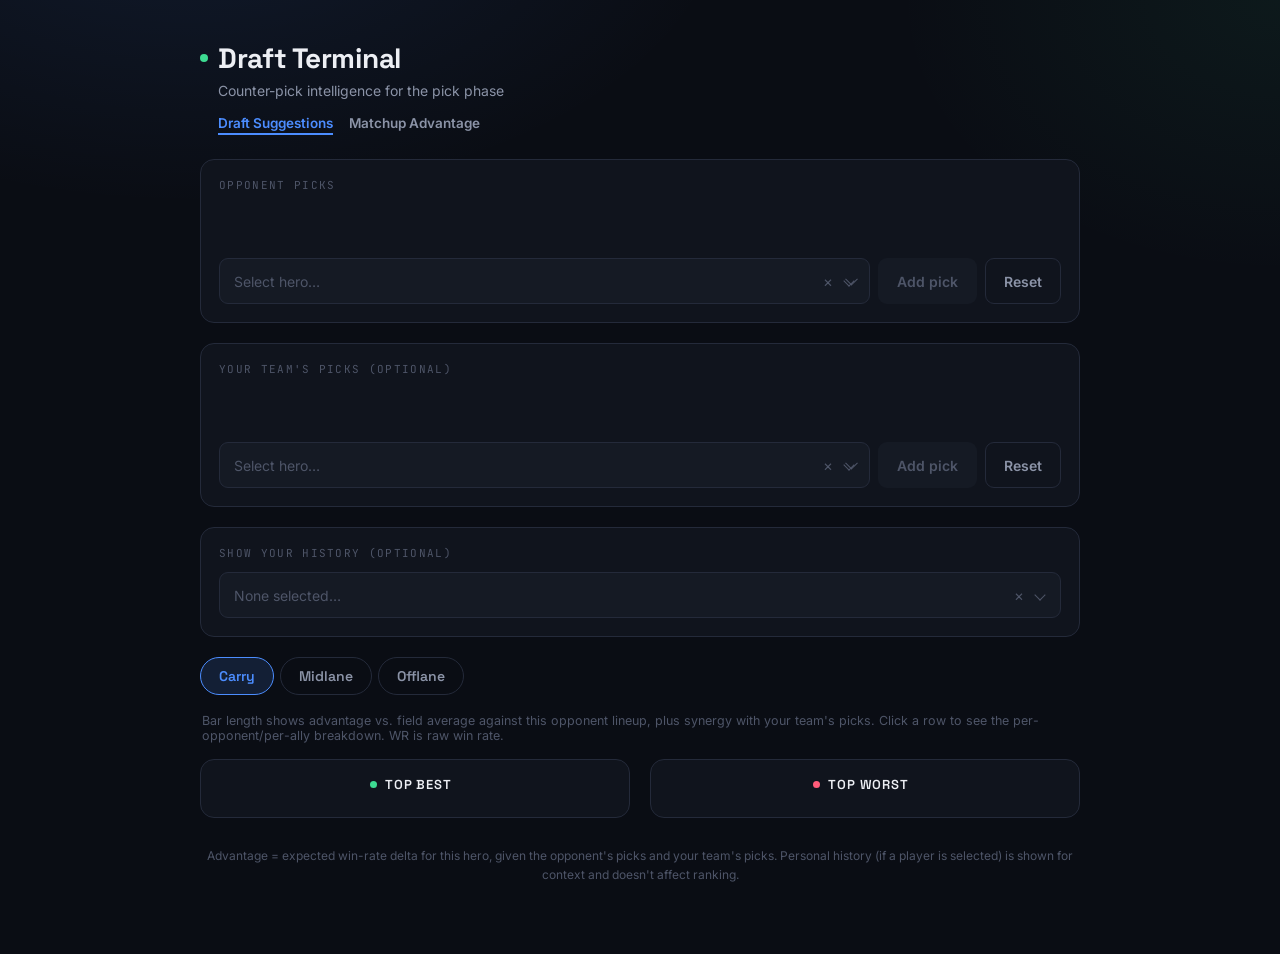
==== web/index.html @ ffdc41d9 "Build ally picks, synergy breakdown, and player history into Draft Suggestions UI Second chip sectio" ====
<!DOCTYPE html>
<html lang="en">
<head>
<meta charset="UTF-8">
<meta name="viewport" content="width=device-width, initial-scale=1.0, viewport-fit=cover">
<title>Draft Terminal</title>
<link rel="preconnect" href="https://fonts.googleapis.com">
<link rel="preconnect" href="https://fonts.gstatic.com" crossorigin>
<link href="https://fonts.googleapis.com/css2?family=Space+Grotesk:wght@500;600;700&family=Inter:wght@400;500;600;700&family=JetBrains+Mono:wght@400;500;600;700&display=swap" rel="stylesheet">
<link rel="stylesheet" href="css/style.css">
</head>
<body>
<div class="page">

  <div class="brand">
    <span class="live-dot" aria-hidden="true"></span>
    <h1>Draft Terminal</h1>
  </div>
  <p class="subtitle">Counter-pick intelligence for the pick phase</p>
  <nav class="nav">
    <a href="index.html" class="active">Draft Suggestions</a>
    <a href="matchup.html">Matchup Advantage</a>
  </nav>

  <!-- Opponent picks -->
  <div class="card">
    <p class="eyebrow">Opponent picks</p>
    <div class="chips" id="chips"></div>
    <div class="add-row">
      <div class="select-wrap">
        <div class="combo" id="heroPickCombo">
          <div class="combo-trigger" id="heroPickTrigger" tabindex="0" role="button" aria-haspopup="listbox" aria-expanded="false" aria-label="Select hero to add">
            <span class="combo-value placeholder" id="heroPickValue">Select hero…</span>
            <span class="combo-icons">
              <button class="combo-clear" id="heroPickClear" aria-label="Clear selection" type="button">×</button>
              <span class="combo-chevron"></span>
            </span>
          </div>
          <div class="combo-panel" id="heroPickPanel" role="listbox">
            <input class="combo-search" id="heroPickSearch" type="text" placeholder="Search hero…">
            <div class="combo-list" id="heroPickList"></div>
          </div>
        </div>
      </div>
      <button class="btn btn-primary" id="addBtn" disabled>Add pick</button>
      <button class="btn btn-ghost" id="resetBtn">Reset</button>
    </div>
  </div>

  <!-- Ally picks -->
  <div class="card">
    <p class="eyebrow">Your team's picks (optional)</p>
    <div class="chips" id="allyChips"></div>
    <div class="add-row">
      <div class="select-wrap">
        <div class="combo" id="allyPickCombo">
          <div class="combo-trigger" id="allyPickTrigger" tabindex="0" role="button" aria-haspopup="listbox" aria-expanded="false" aria-label="Select hero to add to your team">
            <span class="combo-value placeholder" id="allyPickValue">Select hero…</span>
            <span class="combo-icons">
              <button class="combo-clear" id="allyPickClear" aria-label="Clear selection" type="button">×</button>
              <span class="combo-chevron"></span>
            </span>
          </div>
          <div class="combo-panel" id="allyPickPanel" role="listbox">
            <input class="combo-search" id="allyPickSearch" type="text" placeholder="Search hero…">
            <div class="combo-list" id="allyPickList"></div>
          </div>
        </div>
      </div>
      <button class="btn btn-primary" id="allyAddBtn" disabled>Add pick</button>
      <button class="btn btn-ghost" id="allyResetBtn">Reset</button>
    </div>
  </div>

  <!-- Player history -->
  <div class="card">
    <p class="eyebrow">Show your history (optional)</p>
    <div class="combo" id="playerCombo">
      <div class="combo-trigger" id="playerTrigger" tabindex="0" role="button" aria-haspopup="listbox" aria-expanded="false" aria-label="Select a player">
        <span class="combo-value placeholder" id="playerValue">None selected…</span>
        <span class="combo-icons">
          <button class="combo-clear" id="playerClear" aria-label="Clear player" type="button">×</button>
          <span class="combo-chevron"></span>
        </span>
      </div>
      <div class="combo-panel" id="playerPanel" role="listbox">
        <div class="combo-list" id="playerList"></div>
      </div>
    </div>
  </div>

  <!-- Role tabs -->
  <div class="tabs" id="tabs" role="tablist" aria-label="Role">
    <button class="tab active" data-role="Carry" role="tab" aria-selected="true">Carry</button>
    <button class="tab" data-role="Midlane" role="tab" aria-selected="false">Midlane</button>
    <button class="tab" data-role="Offlane" role="tab" aria-selected="false">Offlane</button>
  </div>
  <p class="legend">Bar length shows advantage vs. field average against this opponent lineup, plus synergy with your team's picks. Click a row to see the per-opponent/per-ally breakdown. WR is raw win rate.</p>

  <!-- Mobile best/worst toggle -->
  <div class="segmented">
    <button class="seg-btn active pos" data-view="best">Best picks</button>
    <button class="seg-btn" data-view="worst">Worst picks</button>
  </div>

  <!-- Lists -->
  <div class="lists-grid show-best" id="listsGrid">
    <div class="list-col best">
      <div class="list-head">
        <span class="dot pos"></span>
        <h3>Top best</h3>
        <span id="bestCount"></span>
      </div>
      <div id="bestList"></div>
      <div class="show-more-wrap" id="bestShowMoreWrap" style="display:none;">
        <button class="btn-showmore" id="bestShowMoreBtn"></button>
      </div>
    </div>
    <div class="list-col worst">
      <div class="list-head">
        <span class="dot neg"></span>
        <h3>Top worst</h3>
        <span id="worstCount"></span>
      </div>
      <div id="worstList"></div>
    </div>
  </div>

  <footer>Advantage = expected win-rate delta for this hero, given the opponent's picks and your team's picks. Personal history (if a player is selected) is shown for context and doesn't affect ranking.</footer>
</div>

<script src="js/config.js"></script>
<script src="js/api.js"></script>
<script src="js/combo.js"></script>
<script src="js/draft.js"></script>
</body>
</html>
---- web/css/style.css ----
:root{
  --bg:#0a0d14;
  --bg-elevated:#10141d;
  --surface:#151a24;
  --surface-hover:#1a2130;
  --border:#242a3a;
  --border-soft:#1b2130;
  --text-primary:#edeff4;
  --text-secondary:#8b93a7;
  --text-tertiary:#4e5568;
  --accent:#4c8dff;
  --accent-soft:rgba(76,141,255,0.14);
  --positive:#3ddb92;
  --positive-soft:rgba(61,219,146,0.12);
  --negative:#ff5c7a;
  --negative-soft:rgba(255,92,122,0.12);
  --amber:#f5b942;
  --radius:14px;
  --radius-sm:9px;
  --font-display:'Space Grotesk',sans-serif;
  --font-body:'Inter',sans-serif;
  --font-mono:'JetBrains Mono',monospace;
}

*{box-sizing:border-box;}
html,body{margin:0;padding:0;}
body{
  background:
    radial-gradient(ellipse 900px 500px at 15% -10%, rgba(76,141,255,0.10), transparent 60%),
    radial-gradient(ellipse 700px 500px at 100% 0%, rgba(61,219,146,0.06), transparent 55%),
    var(--bg);
  color:var(--text-primary);
  font-family:var(--font-body);
  -webkit-font-smoothing:antialiased;
  min-height:100vh;
  padding:20px 14px 60px;
}

.page{max-width:880px;margin:0 auto;}
.page.narrow{max-width:760px;}

/* ---------- Header ---------- */
.brand{display:flex;align-items:center;gap:10px;margin-bottom:6px;}
.live-dot{
  width:8px;height:8px;border-radius:50%;background:var(--positive);
  box-shadow:0 0 0 0 rgba(61,219,146,0.5);
  animation:pulse 2.2s ease-out infinite;
  flex-shrink:0;
}
@keyframes pulse{
  0%{box-shadow:0 0 0 0 rgba(61,219,146,0.45);}
  70%{box-shadow:0 0 0 7px rgba(61,219,146,0);}
  100%{box-shadow:0 0 0 0 rgba(61,219,146,0);}
}
.brand h1{
  font-family:var(--font-display);
  font-size:24px;
  font-weight:700;
  letter-spacing:-0.01em;
  margin:0;
}
.subtitle{
  color:var(--text-secondary);
  font-size:14px;
  margin:0 0 16px;
  padding-left:18px;
}

/* ---------- Nav ---------- */
.nav{display:flex;gap:16px;margin:0 0 24px;padding-left:18px;}
.nav a{
  font-family:var(--font-body);
  font-size:13.5px;
  font-weight:600;
  color:var(--text-secondary);
  text-decoration:none;
  padding-bottom:2px;
  border-bottom:2px solid transparent;
}
.nav a:hover{color:var(--text-primary);}
.nav a.active{color:var(--accent);border-bottom-color:var(--accent);}

/* ---------- Card shell ---------- */
.card{
  background:var(--bg-elevated);
  border:1px solid var(--border);
  border-radius:var(--radius);
  padding:18px;
  margin-bottom:20px;
}
.eyebrow{
  font-family:var(--font-mono);
  font-size:11px;
  letter-spacing:0.12em;
  text-transform:uppercase;
  color:var(--text-tertiary);
  margin:0 0 12px;
}

/* ---------- Opponent picks ---------- */
.chips{display:flex;flex-wrap:wrap;gap:8px;margin-bottom:16px;min-height:38px;}
.chip{
  display:flex;align-items:center;gap:7px;
  background:var(--surface);
  border:1px solid var(--border);
  border-radius:999px;
  padding:7px 8px 7px 14px;
  font-size:14px;
  font-weight:500;
  color:var(--text-primary);
  animation:chipIn 0.25s ease;
  white-space:nowrap;
}
@keyframes chipIn{from{opacity:0;transform:scale(0.9);}to{opacity:1;transform:scale(1);}}
.chip button{
  all:unset;
  width:20px;height:20px;
  display:flex;align-items:center;justify-content:center;
  border-radius:50%;
  color:var(--text-tertiary);
  cursor:pointer;
  font-size:15px;
  line-height:1;
}
.chip button:hover{background:var(--negative-soft);color:var(--negative);}
.chip-empty{color:var(--text-tertiary);font-size:13px;font-style:italic;padding:8px 2px;}

.add-row{display:flex;flex-wrap:wrap;gap:8px;}
.select-wrap{
  position:relative;
  flex:1 1 200px;
}
select{
  width:100%;
  appearance:none;
  -webkit-appearance:none;
  background:var(--surface);
  border:1px solid var(--border);
  border-radius:var(--radius-sm);
  color:var(--text-primary);
  font-family:var(--font-body);
  font-size:14px;
  padding:11px 34px 11px 14px;
  cursor:pointer;
}
select:focus-visible{outline:2px solid var(--accent);outline-offset:1px;}
.select-wrap::after{
  content:"";
  position:absolute;right:14px;top:50%;
  width:8px;height:8px;
  border-right:1.5px solid var(--text-tertiary);
  border-bottom:1.5px solid var(--text-tertiary);
  transform:translateY(-70%) rotate(45deg);
  pointer-events:none;
}
.btn{
  font-family:var(--font-body);
  font-size:14px;
  font-weight:600;
  border-radius:var(--radius-sm);
  padding:11px 18px;
  cursor:pointer;
  border:1px solid transparent;
  transition:filter 0.15s ease;
}
.btn:focus-visible{outline:2px solid var(--accent);outline-offset:2px;}
.btn-primary{background:var(--accent);color:#fff;}
.btn-primary:disabled{background:var(--surface);color:var(--text-tertiary);cursor:not-allowed;}
.btn-primary:not(:disabled):hover{filter:brightness(1.1);}
.btn-ghost{background:transparent;border-color:var(--border);color:var(--text-secondary);}
.btn-ghost:hover{border-color:var(--text-tertiary);color:var(--text-primary);}

/* ---------- Role tabs ---------- */
.tabs{
  display:flex;gap:6px;
  overflow-x:auto;
  padding-bottom:4px;
  margin-bottom:14px;
  scrollbar-width:none;
}
.tabs::-webkit-scrollbar{display:none;}
.tab{
  all:unset;
  font-family:var(--font-display);
  font-size:14px;
  font-weight:600;
  white-space:nowrap;
  padding:9px 18px;
  border-radius:999px;
  color:var(--text-secondary);
  border:1px solid var(--border);
  cursor:pointer;
  transition:all 0.15s ease;
}
.tab:hover{color:var(--text-primary);border-color:var(--text-tertiary);}
.tab.active{background:var(--accent-soft);border-color:var(--accent);color:var(--accent);}
.tab:focus-visible{outline:2px solid var(--accent);outline-offset:2px;}

.legend{
  font-size:12.5px;
  color:var(--text-tertiary);
  margin:0 0 16px;
  padding-left:2px;
}

/* ---------- Mobile segmented toggle ---------- */
.segmented{
  display:grid;
  grid-template-columns:1fr 1fr;
  background:var(--surface);
  border:1px solid var(--border);
  border-radius:999px;
  padding:3px;
  margin-bottom:16px;
}
.seg-btn{
  all:unset;
  text-align:center;
  font-family:var(--font-body);
  font-size:13.5px;
  font-weight:600;
  padding:9px 0;
  border-radius:999px;
  color:var(--text-secondary);
  cursor:pointer;
}
.seg-btn.active.pos{background:var(--positive-soft);color:var(--positive);}
.seg-btn.active.neg{background:var(--negative-soft);color:var(--negative);}

/* ---------- Lists grid ---------- */
.lists-grid{
  display:grid;
  grid-template-columns:1fr;
  gap:16px;
}
.lists-grid.single{grid-template-columns:1fr;}
.list-col{
  background:var(--bg-elevated);
  border:1px solid var(--border);
  border-radius:var(--radius);
  padding:16px 14px;
}
.list-head{
  display:flex;align-items:center;gap:8px;
  margin-bottom:8px;
  padding:0 4px;
}
.list-head .dot{width:7px;height:7px;border-radius:50%;flex-shrink:0;}
.list-head .dot.pos{background:var(--positive);}
.list-head .dot.neg{background:var(--negative);}
.list-head h3{
  font-family:var(--font-display);
  font-size:13px;
  letter-spacing:0.06em;
  text-transform:uppercase;
  margin:0;
  font-weight:600;
  color:var(--text-primary);
}
.list-head span{
  font-family:var(--font-mono);
  font-size:11.5px;
  color:var(--text-tertiary);
  margin-left:auto;
}

.row{
  display:grid;
  grid-template-columns:24px 1fr minmax(58px,96px) 62px;
  align-items:center;
  gap:8px;
  padding:9px 4px;
  border-bottom:1px solid var(--border-soft);
  animation:rowIn 0.35s ease backwards;
}
.row:last-child{border-bottom:none;}
@keyframes rowIn{from{opacity:0;transform:translateY(4px);}to{opacity:1;transform:translateY(0);}}

.row.clickable{cursor:pointer;}
.row.clickable:hover{background:var(--surface-hover);border-radius:8px;}

.row.sub-row{
  animation:none;
  color:var(--text-tertiary);
  font-style:italic;
  background:transparent;
}
.row.sub-row .row-name{color:var(--text-secondary);font-weight:400;}

.row-rank{
  font-family:var(--font-mono);
  font-size:11px;
  color:var(--text-tertiary);
}
.row-main{min-width:0;}
.row-name{
  font-size:14px;
  font-weight:500;
  color:var(--text-primary);
  white-space:nowrap;
  overflow:hidden;
  text-overflow:ellipsis;
}
.row-wr{
  font-family:var(--font-mono);
  font-size:11px;
  color:var(--text-secondary);
  margin-top:1px;
}
.row-wr.wr-good{color:var(--positive);}
.row.tier-signal .row-name{font-weight:700;}
.row.tier-signal.pos .row-name{color:var(--positive);}
.row.tier-signal.neg .row-name{color:var(--negative);}

.row-bar-track{
  position:relative;
  height:18px;
}
.row-bar-track::before{
  content:"";
  position:absolute;left:50%;top:0;bottom:0;width:1px;
  background:var(--border);
}
.row-bar{
  position:absolute;top:4px;height:10px;
  transition:width 0.6s cubic-bezier(0.16,1,0.3,1);
}
.row-bar.pos{left:50%;background:var(--positive);border-radius:0 4px 4px 0;}
.row-bar.neg{right:50%;background:var(--negative);border-radius:4px 0 0 4px;}

.row-value{
  font-family:var(--font-mono);
  font-size:13px;
  font-weight:600;
  text-align:right;
}
.row-value.pos{color:var(--positive);}
.row-value.neg{color:var(--negative);}

/* ---------- App bar + page title (matchup page) ---------- */
.app-bar{display:flex;align-items:center;gap:8px;margin-bottom:20px;}
.app-bar .name{
  font-family:var(--font-display);
  font-weight:600;
  font-size:12.5px;
  letter-spacing:0.08em;
  text-transform:uppercase;
  color:var(--text-secondary);
}
.page-title{
  font-family:var(--font-display);
  font-size:26px;
  font-weight:700;
  letter-spacing:-0.01em;
  margin:0 0 4px;
}
.page-subtitle{color:var(--text-secondary);font-size:14px;margin:0 0 12px;}

/* ---------- Searchable combobox ---------- */
.selectors-grid{display:grid;grid-template-columns:1fr;gap:14px;}
.combo-label{font-size:13px;color:var(--text-secondary);margin:0 0 8px;}
.combo{position:relative;}
.combo-trigger{
  display:flex;align-items:center;justify-content:space-between;gap:8px;
  background:var(--surface);
  border:1px solid var(--border);
  border-radius:var(--radius-sm);
  padding:11px 10px 11px 14px;
  cursor:pointer;
  min-height:44px;
}
.combo-trigger:hover{border-color:var(--text-tertiary);}
.combo.open .combo-trigger{border-color:var(--accent);}
.combo-value{font-size:14px;font-weight:500;color:var(--text-primary);}
.combo-value.placeholder{color:var(--text-tertiary);font-weight:400;}
.combo-icons{display:flex;align-items:center;gap:4px;flex-shrink:0;}
.combo-clear{
  all:unset;width:22px;height:22px;border-radius:50%;
  display:flex;align-items:center;justify-content:center;
  color:var(--text-tertiary);cursor:pointer;font-size:15px;line-height:1;
}
.combo-clear:hover{background:var(--negative-soft);color:var(--negative);}
.combo-chevron{
  width:8px;height:8px;margin:0 6px 0 2px;
  border-right:1.5px solid var(--text-tertiary);
  border-bottom:1.5px solid var(--text-tertiary);
  transform:rotate(45deg);
  transition:transform .15s ease;
  flex-shrink:0;
}
.combo.open .combo-chevron{transform:rotate(-135deg);}

.combo-panel{
  position:absolute;top:calc(100% + 6px);left:0;right:0;
  background:#131826;
  border:1px solid var(--border);
  border-radius:var(--radius-sm);
  box-shadow:0 16px 40px rgba(0,0,0,0.5);
  z-index:30;
  max-height:280px;
  display:flex;flex-direction:column;
  overflow:hidden;
  opacity:0;pointer-events:none;transform:translateY(-4px);
  transition:opacity .15s ease, transform .15s ease;
}
.combo.open .combo-panel{opacity:1;pointer-events:auto;transform:translateY(0);}
.combo-search{
  border:none;border-bottom:1px solid var(--border);
  background:transparent;color:var(--text-primary);
  font-family:var(--font-body);font-size:14px;
  padding:11px 14px;outline:none;
}
.combo-search::placeholder{color:var(--text-tertiary);}
.combo-list{overflow-y:auto;padding:6px;}
.combo-option{
  padding:9px 10px;border-radius:7px;font-size:14px;
  color:var(--text-primary);cursor:pointer;
}
.combo-option:hover,.combo-option.active{background:var(--accent-soft);color:var(--accent);}
.combo-empty{padding:16px;text-align:center;color:var(--text-tertiary);font-size:13px;}

/* ---------- Context strip ---------- */
.context-strip{
  display:flex;flex-wrap:wrap;align-items:center;gap:8px 16px;
  font-family:var(--font-mono);font-size:12px;color:var(--text-tertiary);
  padding-top:14px;margin-top:4px;border-top:1px solid var(--border-soft);
}
.context-strip b{color:var(--text-primary);font-weight:600;}
.context-strip .sep{color:var(--border);}

/* ---------- Show more ---------- */
.show-more-wrap{text-align:center;margin-top:12px;}
.btn-showmore{
  all:unset;font-family:var(--font-body);font-size:13.5px;font-weight:600;
  color:var(--text-secondary);border:1px solid var(--border);
  border-radius:999px;padding:9px 20px;cursor:pointer;
}
.btn-showmore:hover{border-color:var(--text-tertiary);color:var(--text-primary);}

/* ---------- Empty state ---------- */
.empty-state{padding:44px 20px;text-align:center;}
.empty-state .icon{
  width:40px;height:40px;border-radius:50%;
  background:var(--surface);border:1px solid var(--border);
  display:flex;align-items:center;justify-content:center;
  margin:0 auto 14px;color:var(--text-tertiary);font-size:16px;
}
.empty-state p{color:var(--text-secondary);font-size:14.5px;margin:0;font-weight:500;}
.empty-state .sub{color:var(--text-tertiary);font-size:12.5px;margin-top:5px;}

@media (min-width:600px){
  .selectors-grid{grid-template-columns:1fr 1fr;}
}

footer{
  text-align:center;
  color:var(--text-tertiary);
  font-size:12px;
  margin-top:28px;
  line-height:1.6;
}

/* ---------- Desktop ---------- */
@media (min-width:760px){
  body{padding:40px 24px 70px;}
  .brand h1{font-size:28px;}
  .lists-grid{grid-template-columns:1fr 1fr;gap:20px;}
  .lists-grid.single{grid-template-columns:1fr;}
  .segmented{display:none;}
  .row{grid-template-columns:26px 1fr minmax(90px,140px) 72px;}
}
@media (max-width:759px){
  .lists-grid:not(.single) > .list-col{display:none;}
  .lists-grid.show-best > .list-col.best{display:block;}
  .lists-grid.show-worst > .list-col.worst{display:block;}
}

@media (prefers-reduced-motion:reduce){
  *{animation-duration:0.001ms !important;animation-iteration-count:1 !important;transition-duration:0.001ms !important;}
}
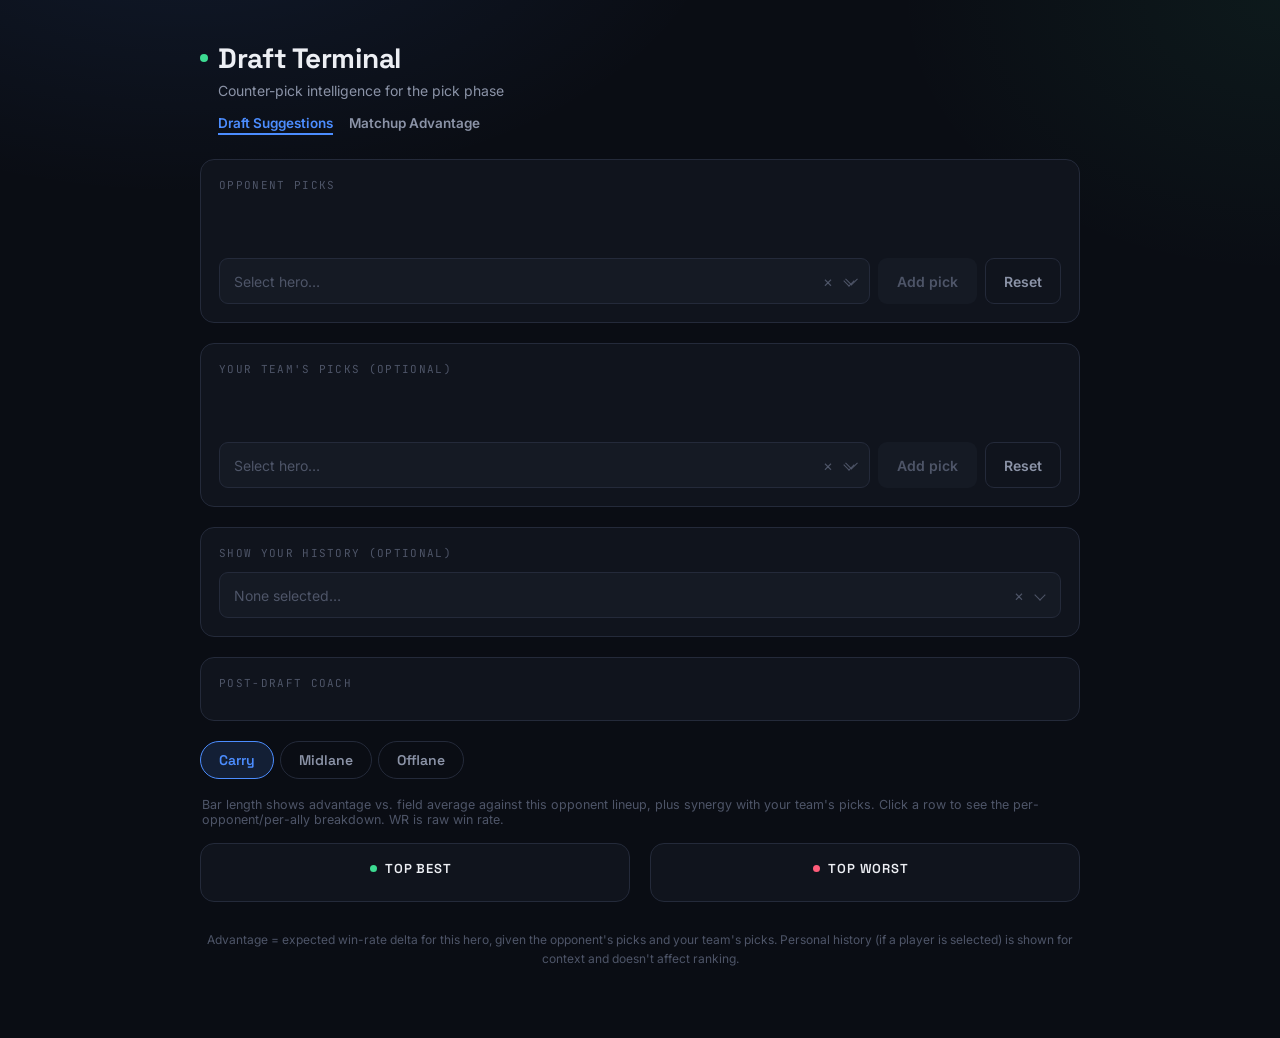
==== commit f4e74e5f: "Phase C: post-draft coach panel and power curve chart on index.html New web/js/coach.js renders a ca" ====
--- a/web/index.html
+++ b/web/index.html
@@ -89,6 +89,42 @@
     </div>
   </div>
 
+  <!-- Post-draft coach -->
+  <div class="card" id="coachCard">
+    <p class="eyebrow">Post-draft coach</p>
+    <div class="add-row" id="coachControls" style="display:none;">
+      <div class="select-wrap">
+        <div class="combo" id="coachHeroCombo">
+          <div class="combo-trigger" id="coachHeroTrigger" tabindex="0" role="button" aria-haspopup="listbox" aria-expanded="false" aria-label="Select which hero you are playing">
+            <span class="combo-value placeholder" id="coachHeroValue">Select your hero…</span>
+            <span class="combo-icons">
+              <button class="combo-clear" id="coachHeroClear" aria-label="Clear selection" type="button">×</button>
+              <span class="combo-chevron"></span>
+            </span>
+          </div>
+          <div class="combo-panel" id="coachHeroPanel" role="listbox">
+            <div class="combo-list" id="coachHeroList"></div>
+          </div>
+        </div>
+      </div>
+      <div class="select-wrap">
+        <div class="combo" id="coachRoleCombo">
+          <div class="combo-trigger" id="coachRoleTrigger" tabindex="0" role="button" aria-haspopup="listbox" aria-expanded="false" aria-label="Select your role">
+            <span class="combo-value placeholder" id="coachRoleValue">Select role…</span>
+            <span class="combo-icons">
+              <button class="combo-clear" id="coachRoleClear" aria-label="Clear role" type="button">×</button>
+              <span class="combo-chevron"></span>
+            </span>
+          </div>
+          <div class="combo-panel" id="coachRolePanel" role="listbox">
+            <div class="combo-list" id="coachRoleList"></div>
+          </div>
+        </div>
+      </div>
+    </div>
+    <div id="coachBody"></div>
+  </div>
+
   <!-- Role tabs -->
   <div class="tabs" id="tabs" role="tablist" aria-label="Role">
     <button class="tab active" data-role="Carry" role="tab" aria-selected="true">Carry</button>
@@ -132,6 +168,7 @@
 <script src="js/config.js"></script>
 <script src="js/api.js"></script>
 <script src="js/combo.js"></script>
+<script src="js/coach.js"></script>
 <script src="js/draft.js"></script>
 </body>
 </html>
--- a/web/css/style.css
+++ b/web/css/style.css
@@ -478,3 +478,49 @@
 @media (prefers-reduced-motion:reduce){
   *{animation-duration:0.001ms !important;animation-iteration-count:1 !important;transition-duration:0.001ms !important;}
 }
+
+/* ---------- Post-draft coach ---------- */
+.coach-verdict{
+  font-family:var(--font-display);
+  font-size:16px;
+  font-weight:600;
+  color:var(--text-primary);
+  margin:0 0 4px;
+}
+.coach-cross{font-size:13px;color:var(--text-secondary);margin:0 0 14px;}
+.coach-cross strong{color:var(--amber);font-family:var(--font-mono);font-weight:600;}
+.coach-note{
+  font-size:12px;
+  color:var(--text-tertiary);
+  line-height:1.5;
+  margin:10px 0 0;
+}
+
+.curve-legend{display:flex;flex-wrap:wrap;gap:14px;margin-bottom:6px;}
+.curve-key{display:flex;align-items:center;gap:6px;font-size:12px;color:var(--text-secondary);}
+.cv-swatch{width:14px;height:3px;border-radius:2px;flex-shrink:0;}
+.cv-swatch.me{background:var(--accent);}
+.cv-swatch.them{background:var(--amber);}
+.cv-swatch.fifty{background:var(--text-tertiary);}
+
+.curve-svg{width:100%;height:auto;display:block;overflow:visible;}
+.cv-grid{stroke:var(--border-soft);stroke-width:1;}
+.cv-fifty{stroke:var(--text-tertiary);stroke-width:1;stroke-dasharray:3 4;}
+.cv-cross{stroke:var(--amber);stroke-width:1;stroke-dasharray:4 4;opacity:0.7;}
+.cv-crosslabel{
+  fill:var(--amber);font-family:var(--font-mono);font-size:10px;
+  text-anchor:middle;letter-spacing:0.04em;
+}
+.cv-line{fill:none;stroke-width:2.2;stroke-linejoin:round;stroke-linecap:round;}
+.cv-me{stroke:var(--accent);}
+.cv-them{stroke:var(--amber);}
+.cv-dot{stroke:var(--bg-elevated);stroke-width:1.4;}
+.cv-me-dot{fill:var(--accent);}
+.cv-them-dot{fill:var(--amber);}
+.cv-ytick{
+  fill:var(--text-tertiary);font-family:var(--font-mono);font-size:10px;text-anchor:end;
+}
+.cv-xtick{
+  fill:var(--text-tertiary);font-family:var(--font-mono);font-size:10px;text-anchor:middle;
+}
+.cv-axis-label{fill:var(--text-tertiary);font-size:10px;text-anchor:end;}
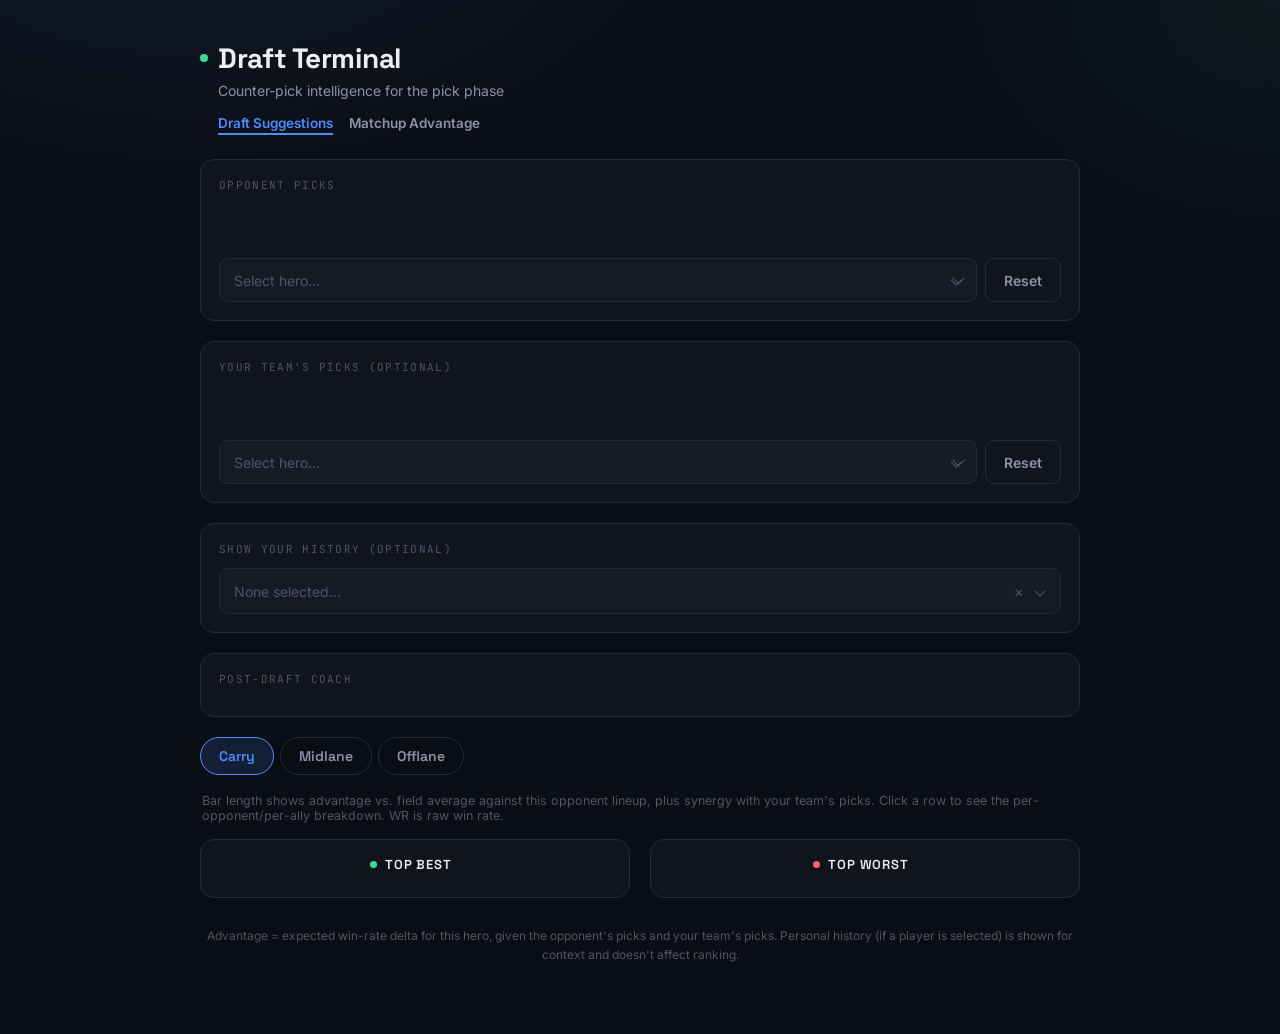
==== commit 127fb180: "Add a hero to the draft picks on select, dropping the "Add pick" click Selecting a hero from either " ====
--- a/web/index.html
+++ b/web/index.html
@@ -32,7 +32,6 @@
           <div class="combo-trigger" id="heroPickTrigger" tabindex="0" role="button" aria-haspopup="listbox" aria-expanded="false" aria-label="Select hero to add">
             <span class="combo-value placeholder" id="heroPickValue">Select hero…</span>
             <span class="combo-icons">
-              <button class="combo-clear" id="heroPickClear" aria-label="Clear selection" type="button">×</button>
               <span class="combo-chevron"></span>
             </span>
           </div>
@@ -42,7 +41,6 @@
           </div>
         </div>
       </div>
-      <button class="btn btn-primary" id="addBtn" disabled>Add pick</button>
       <button class="btn btn-ghost" id="resetBtn">Reset</button>
     </div>
   </div>
@@ -57,7 +55,6 @@
           <div class="combo-trigger" id="allyPickTrigger" tabindex="0" role="button" aria-haspopup="listbox" aria-expanded="false" aria-label="Select hero to add to your team">
             <span class="combo-value placeholder" id="allyPickValue">Select hero…</span>
             <span class="combo-icons">
-              <button class="combo-clear" id="allyPickClear" aria-label="Clear selection" type="button">×</button>
               <span class="combo-chevron"></span>
             </span>
           </div>
@@ -67,7 +64,6 @@
           </div>
         </div>
       </div>
-      <button class="btn btn-primary" id="allyAddBtn" disabled>Add pick</button>
       <button class="btn btn-ghost" id="allyResetBtn">Reset</button>
     </div>
   </div>
@@ -107,22 +103,22 @@
           </div>
         </div>
       </div>
-      <div class="select-wrap">
-        <div class="combo" id="coachRoleCombo">
-          <div class="combo-trigger" id="coachRoleTrigger" tabindex="0" role="button" aria-haspopup="listbox" aria-expanded="false" aria-label="Select your role">
-            <span class="combo-value placeholder" id="coachRoleValue">Select role…</span>
-            <span class="combo-icons">
-              <button class="combo-clear" id="coachRoleClear" aria-label="Clear role" type="button">×</button>
-              <span class="combo-chevron"></span>
-            </span>
-          </div>
-          <div class="combo-panel" id="coachRolePanel" role="listbox">
-            <div class="combo-list" id="coachRoleList"></div>
-          </div>
-        </div>
+      <div class="role-pills" id="coachRoleTabs" aria-label="Your role (optional)"
+           title="Optional: which role you're playing this hero as. The guide below tailors its lane/item advice to it — a flex hero like Crystal Maiden gets different advice as Support than as Offlane.">
+        <button type="button" class="role-pill" data-role="Carry">Carry</button>
+        <button type="button" class="role-pill" data-role="Midlane">Mid</button>
+        <button type="button" class="role-pill" data-role="Offlane">Offlane</button>
+        <button type="button" class="role-pill" data-role="Supports">Support</button>
       </div>
     </div>
     <div id="coachBody"></div>
+    <div class="coach-plan-controls" id="coachPlanControls" style="display:none;">
+      <div class="lang-toggle" id="coachLangToggle" aria-label="Coach guide language">
+        <button type="button" class="lang-pill active" data-lang="en">EN</button>
+        <button type="button" class="lang-pill" data-lang="vi">VI</button>
+      </div>
+    </div>
+    <div id="coachPlanBody"></div>
   </div>
 
   <!-- Role tabs -->
--- a/web/css/style.css
+++ b/web/css/style.css
@@ -524,3 +524,134 @@
   fill:var(--text-tertiary);font-family:var(--font-mono);font-size:10px;text-anchor:middle;
 }
 .cv-axis-label{fill:var(--text-tertiary);font-size:10px;text-anchor:end;}
+
+/* ---------- Coach: role pills (Phase H) ---------- */
+.role-pills{display:flex;flex-wrap:wrap;gap:6px;align-items:center;}
+.role-pill{
+  all:unset;
+  font-family:var(--font-body);
+  font-size:12.5px;
+  font-weight:600;
+  padding:8px 14px;
+  border-radius:999px;
+  color:var(--text-secondary);
+  border:1px solid var(--border);
+  cursor:pointer;
+  transition:all 0.15s ease;
+}
+.role-pill:hover{color:var(--text-primary);border-color:var(--text-tertiary);}
+.role-pill.active{background:var(--accent-soft);border-color:var(--accent);color:var(--accent);}
+.role-pill:focus-visible{outline:2px solid var(--accent);outline-offset:2px;}
+
+/* ---------- Coach: language toggle (Phase H) ---------- */
+.coach-plan-controls{display:flex;justify-content:flex-end;margin-bottom:10px;}
+.lang-toggle{
+  display:inline-flex;
+  background:var(--surface);
+  border:1px solid var(--border);
+  border-radius:999px;
+  padding:3px;
+  gap:2px;
+}
+.lang-pill{
+  all:unset;
+  font-family:var(--font-mono);
+  font-size:12px;
+  font-weight:600;
+  padding:7px 14px;
+  border-radius:999px;
+  color:var(--text-secondary);
+  cursor:pointer;
+  transition:all 0.15s ease;
+}
+.lang-pill:hover{color:var(--text-primary);}
+.lang-pill.active{background:var(--accent-soft);color:var(--accent);}
+.lang-pill:focus-visible{outline:2px solid var(--accent);outline-offset:2px;}
+
+/* ---------- Coach: LLM game plan (Phase H) ---------- */
+.plan-btn{margin-top:12px;}
+.coach-plan{margin-top:16px;padding-top:16px;border-top:1px solid var(--border-soft);}
+.plan-frame{
+  font-family:var(--font-display);
+  font-size:15.5px;
+  font-weight:600;
+  color:var(--text-primary);
+  line-height:1.4;
+  margin:0 0 14px;
+}
+.plan-grid{display:grid;grid-template-columns:1fr;gap:14px;margin-bottom:12px;}
+.plan-block{
+  background:var(--surface);
+  border:1px solid var(--border-soft);
+  border-radius:var(--radius-sm);
+  padding:12px 14px;
+}
+.plan-label{
+  font-family:var(--font-mono);
+  font-size:10.5px;
+  letter-spacing:0.1em;
+  text-transform:uppercase;
+  color:var(--text-tertiary);
+  margin:0 0 6px;
+}
+.plan-text{font-size:13.5px;color:var(--text-primary);line-height:1.5;margin:0 0 4px;}
+.plan-text:last-child{margin-bottom:0;}
+.plan-text.plan-sub{color:var(--text-secondary);}
+.plan-text.plan-risk{color:var(--negative);}
+.plan-wincon{
+  font-size:13.5px;color:var(--text-primary);line-height:1.5;
+  margin:0 0 6px;
+  padding:10px 14px;
+  background:var(--accent-soft);
+  border-radius:var(--radius-sm);
+}
+.plan-wincon .plan-label{display:inline;margin:0 8px 0 0;}
+
+.plan-detail-toggle{
+  all:unset;
+  display:flex;align-items:center;justify-content:space-between;gap:8px;
+  width:100%;
+  padding:10px 4px;
+  cursor:pointer;
+  font-size:13px;font-weight:600;color:var(--text-secondary);
+  border-top:1px solid var(--border-soft);
+  margin-top:8px;
+}
+.plan-detail-toggle:hover{color:var(--text-primary);}
+.plan-detail-toggle:focus-visible{outline:2px solid var(--accent);outline-offset:2px;}
+.plan-detail-chevron{
+  width:8px;height:8px;
+  border-right:1.5px solid var(--text-tertiary);
+  border-bottom:1.5px solid var(--text-tertiary);
+  transform:rotate(45deg);
+  transition:transform .15s ease;
+  flex-shrink:0;
+}
+.plan-detail-toggle[aria-expanded="true"] .plan-detail-chevron{transform:rotate(-135deg);}
+.plan-detail{padding:4px 4px 2px;}
+.plan-detail-row{
+  font-size:13px;color:var(--text-secondary);line-height:1.6;
+  padding:8px 0;border-bottom:1px solid var(--border-soft);
+}
+.plan-detail-row:last-child{border-bottom:none;}
+.plan-detail-stage{
+  font-family:var(--font-mono);font-size:10.5px;font-weight:600;
+  color:var(--text-tertiary);text-transform:uppercase;letter-spacing:0.08em;
+  margin-right:8px;
+}
+
+.plan-limit{margin-top:12px;}
+.plan-limit-msg{font-size:13.5px;color:var(--text-secondary);line-height:1.5;margin:0 0 10px;}
+.plan-unlock-row{display:flex;gap:8px;}
+.plan-pin-input{
+  flex:1 1 120px;max-width:160px;
+  background:var(--surface);border:1px solid var(--border);border-radius:var(--radius-sm);
+  color:var(--text-primary);font-family:var(--font-mono);font-size:14px;
+  padding:10px 12px;letter-spacing:0.1em;
+}
+.plan-pin-input:focus-visible{outline:2px solid var(--accent);outline-offset:1px;}
+.plan-unlock-error{color:var(--negative);font-size:12.5px;margin:8px 0 0;}
+
+@media (min-width:600px){
+  .plan-grid{grid-template-columns:1fr 1fr;}
+}
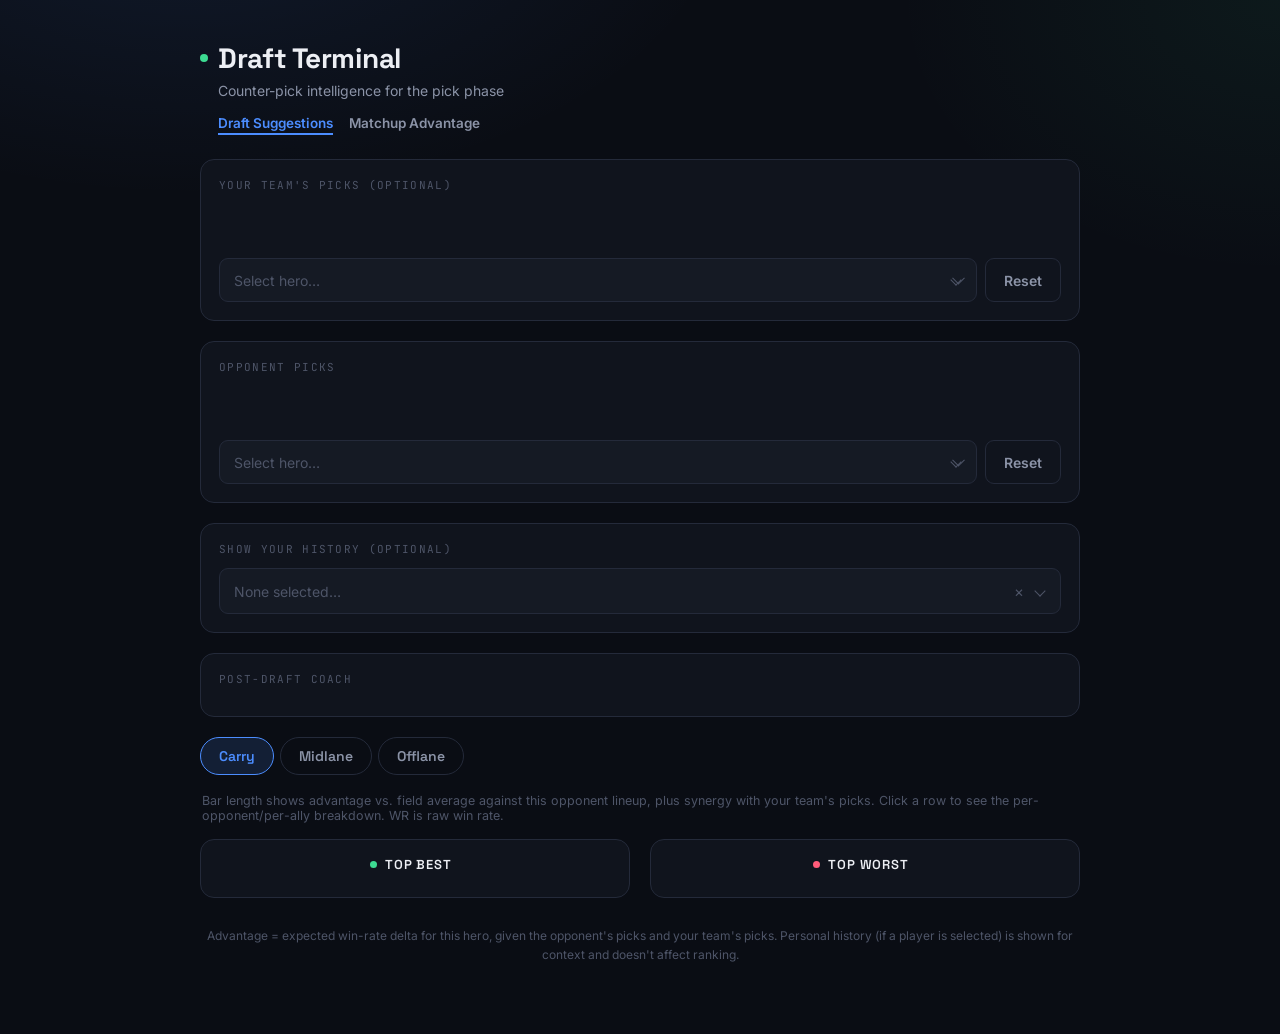
==== commit 5eac59d4: "Put your team's picks above the opponent picks on the draft page A pure block move of the two cards " ====
--- a/web/index.html
+++ b/web/index.html
@@ -22,6 +22,29 @@
     <a href="matchup.html">Matchup Advantage</a>
   </nav>
 
+  <!-- Ally picks -->
+  <div class="card">
+    <p class="eyebrow">Your team's picks (optional)</p>
+    <div class="chips" id="allyChips"></div>
+    <div class="add-row">
+      <div class="select-wrap">
+        <div class="combo" id="allyPickCombo">
+          <div class="combo-trigger" id="allyPickTrigger" tabindex="0" role="button" aria-haspopup="listbox" aria-expanded="false" aria-label="Select hero to add to your team">
+            <span class="combo-value placeholder" id="allyPickValue">Select hero…</span>
+            <span class="combo-icons">
+              <span class="combo-chevron"></span>
+            </span>
+          </div>
+          <div class="combo-panel" id="allyPickPanel" role="listbox">
+            <input class="combo-search" id="allyPickSearch" type="text" placeholder="Search hero…">
+            <div class="combo-list" id="allyPickList"></div>
+          </div>
+        </div>
+      </div>
+      <button class="btn btn-ghost" id="allyResetBtn">Reset</button>
+    </div>
+  </div>
+
   <!-- Opponent picks -->
   <div class="card">
     <p class="eyebrow">Opponent picks</p>
@@ -42,29 +65,6 @@
         </div>
       </div>
       <button class="btn btn-ghost" id="resetBtn">Reset</button>
-    </div>
-  </div>
-
-  <!-- Ally picks -->
-  <div class="card">
-    <p class="eyebrow">Your team's picks (optional)</p>
-    <div class="chips" id="allyChips"></div>
-    <div class="add-row">
-      <div class="select-wrap">
-        <div class="combo" id="allyPickCombo">
-          <div class="combo-trigger" id="allyPickTrigger" tabindex="0" role="button" aria-haspopup="listbox" aria-expanded="false" aria-label="Select hero to add to your team">
-            <span class="combo-value placeholder" id="allyPickValue">Select hero…</span>
-            <span class="combo-icons">
-              <span class="combo-chevron"></span>
-            </span>
-          </div>
-          <div class="combo-panel" id="allyPickPanel" role="listbox">
-            <input class="combo-search" id="allyPickSearch" type="text" placeholder="Search hero…">
-            <div class="combo-list" id="allyPickList"></div>
-          </div>
-        </div>
-      </div>
-      <button class="btn btn-ghost" id="allyResetBtn">Reset</button>
     </div>
   </div>
 
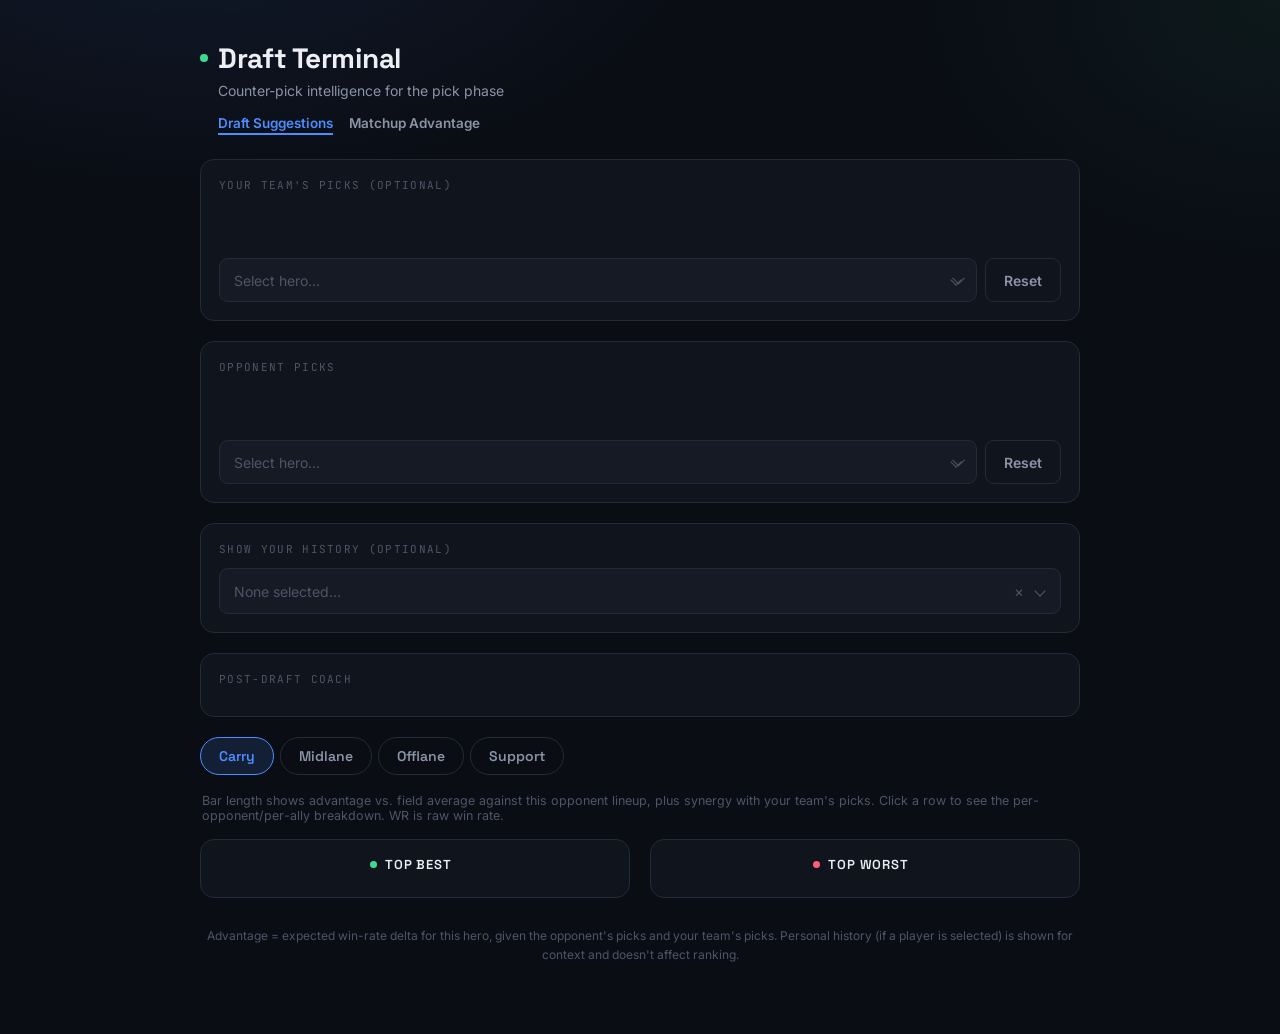
==== commit abe5e7b1: "Add a Support tab to the draft suggestions page Supports was already a role in hero_roles_csv_import" ====
--- a/web/index.html
+++ b/web/index.html
@@ -126,6 +126,7 @@
     <button class="tab active" data-role="Carry" role="tab" aria-selected="true">Carry</button>
     <button class="tab" data-role="Midlane" role="tab" aria-selected="false">Midlane</button>
     <button class="tab" data-role="Offlane" role="tab" aria-selected="false">Offlane</button>
+    <button class="tab" data-role="Supports" role="tab" aria-selected="false">Support</button>
   </div>
   <p class="legend">Bar length shows advantage vs. field average against this opponent lineup, plus synergy with your team's picks. Click a row to see the per-opponent/per-ally breakdown. WR is raw win rate.</p>
 
